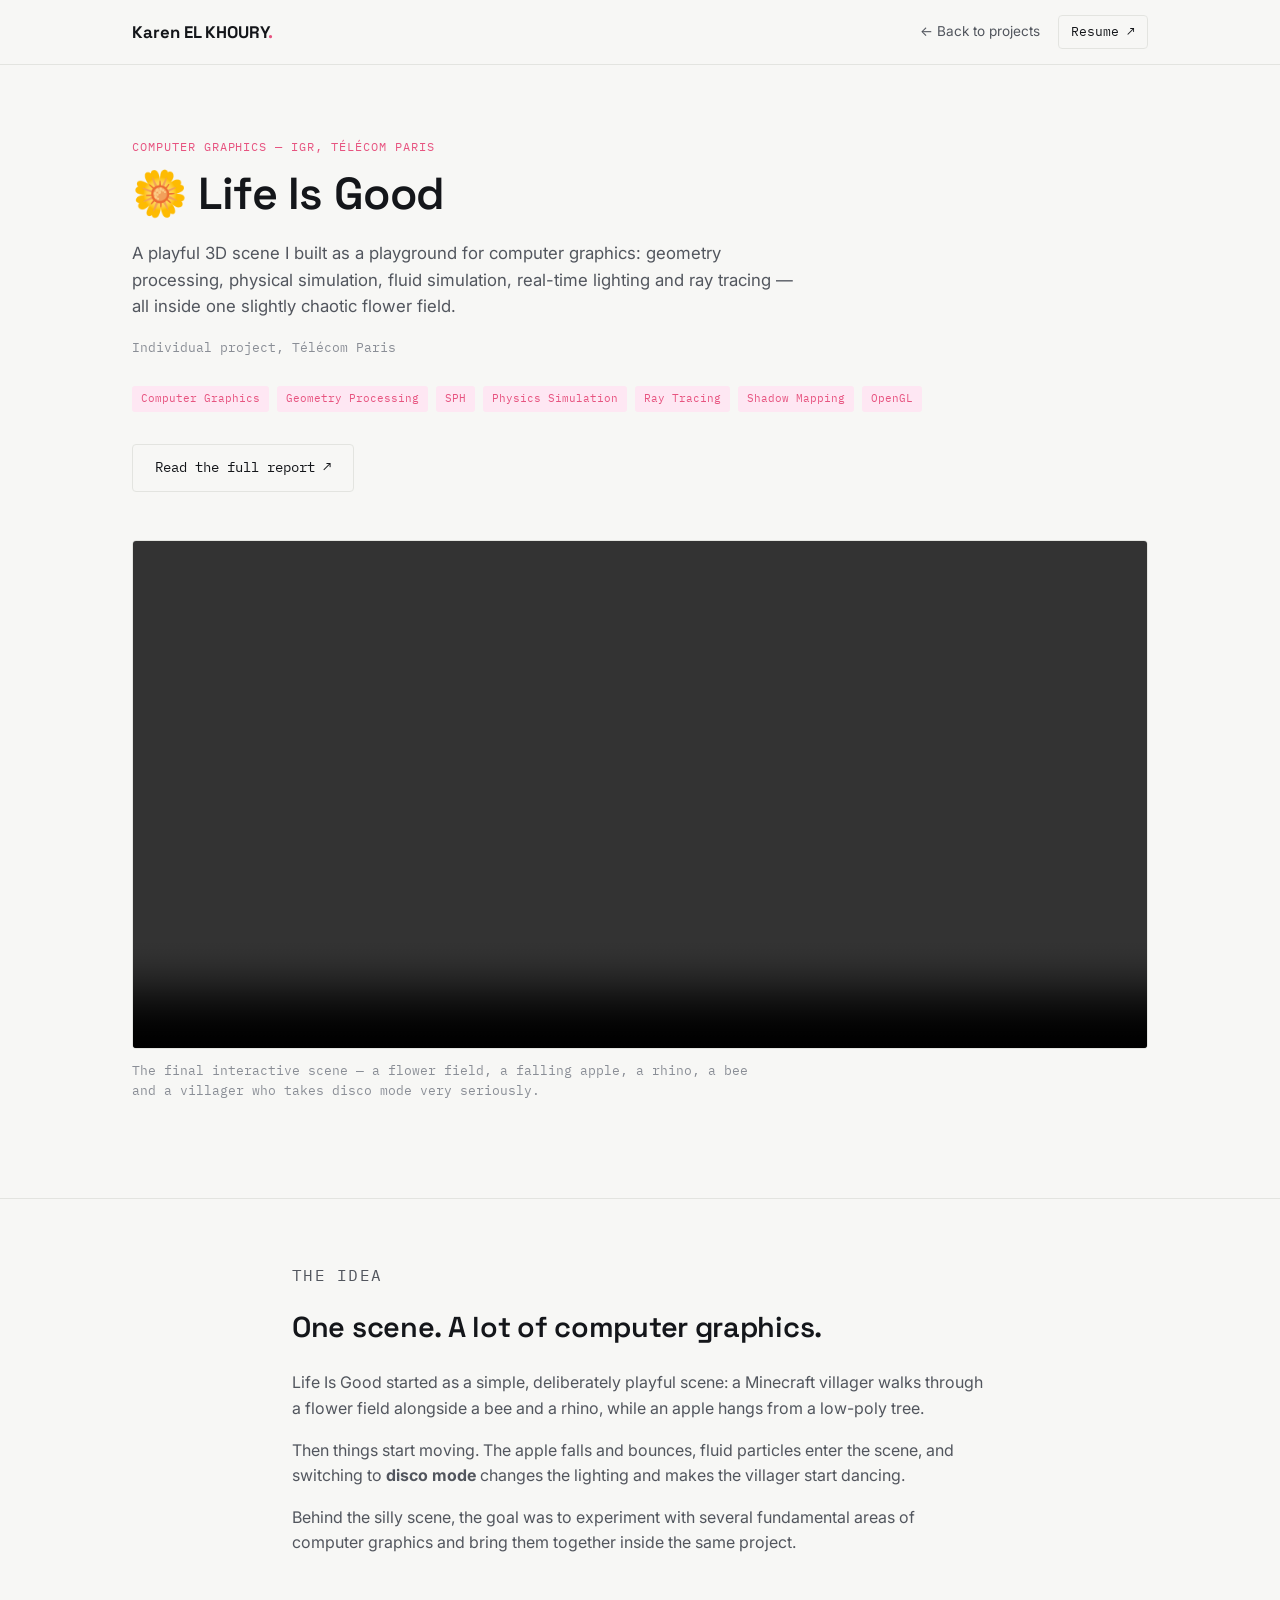
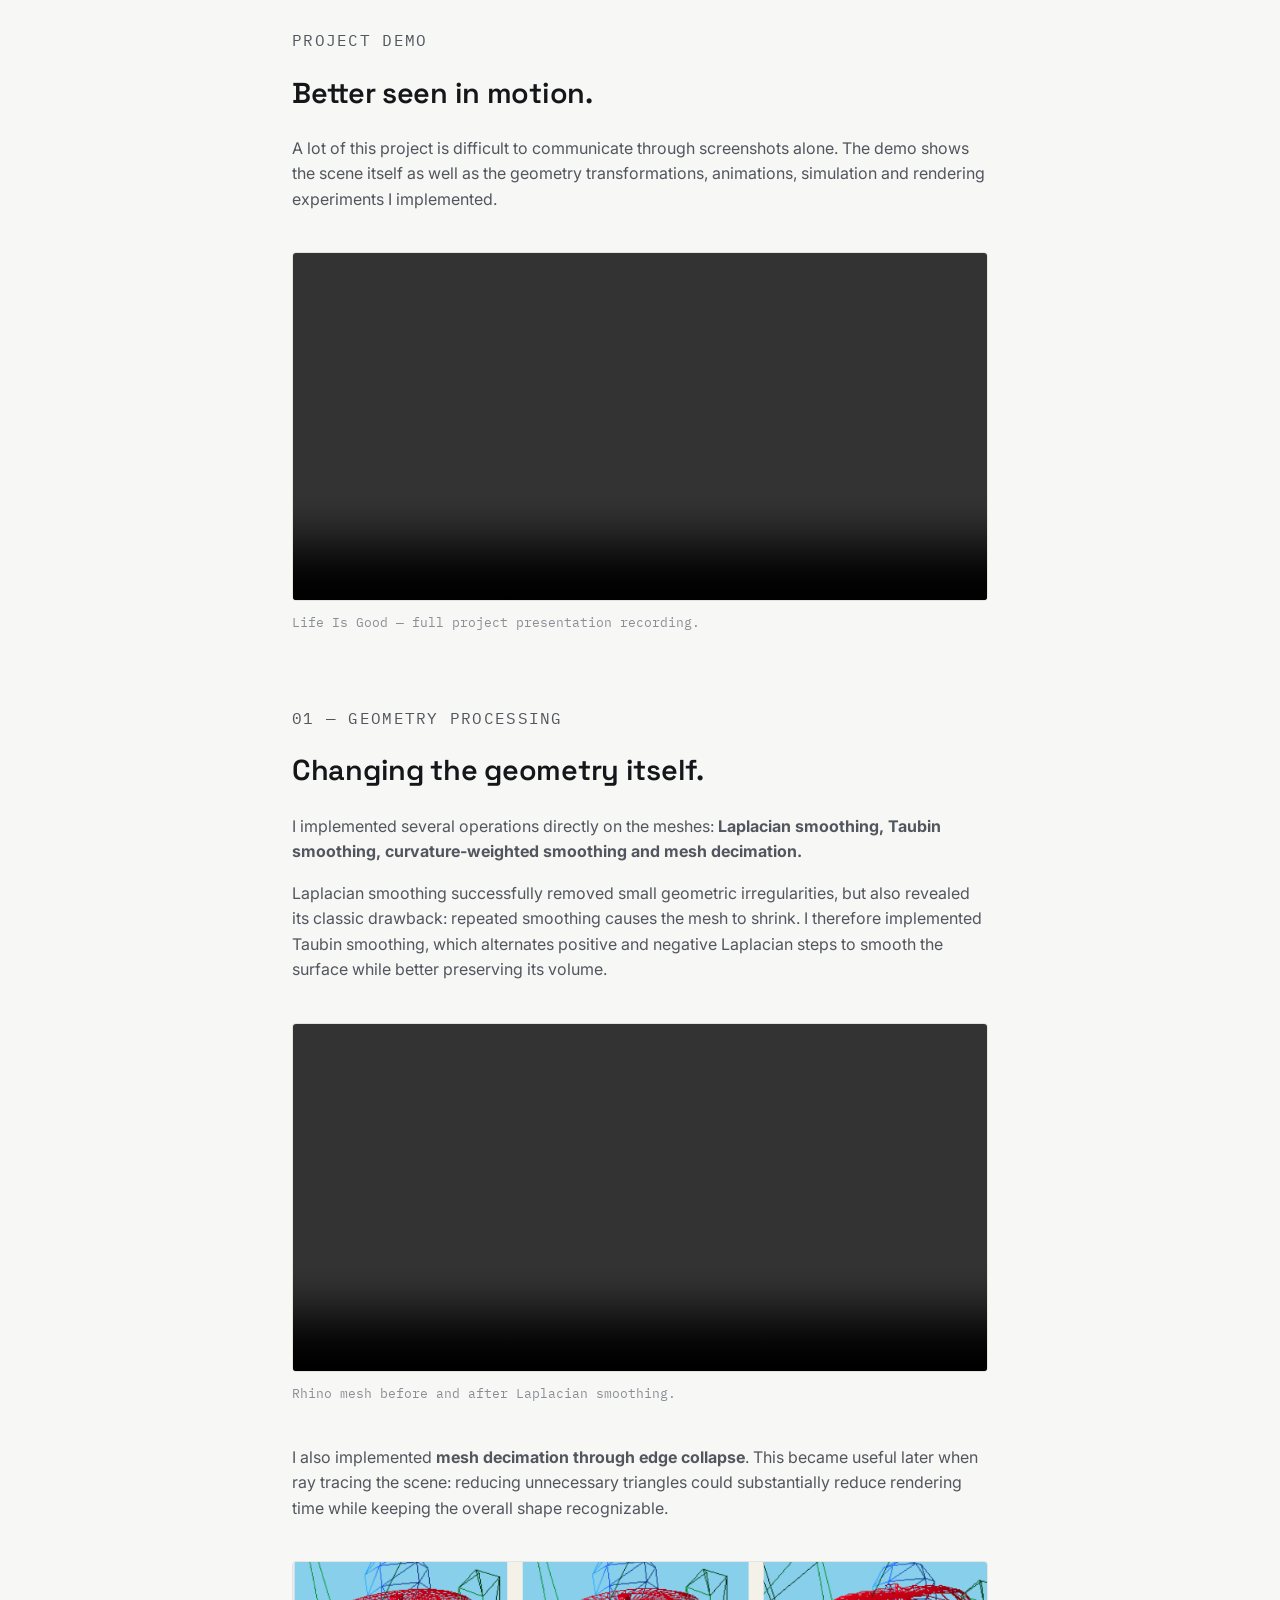
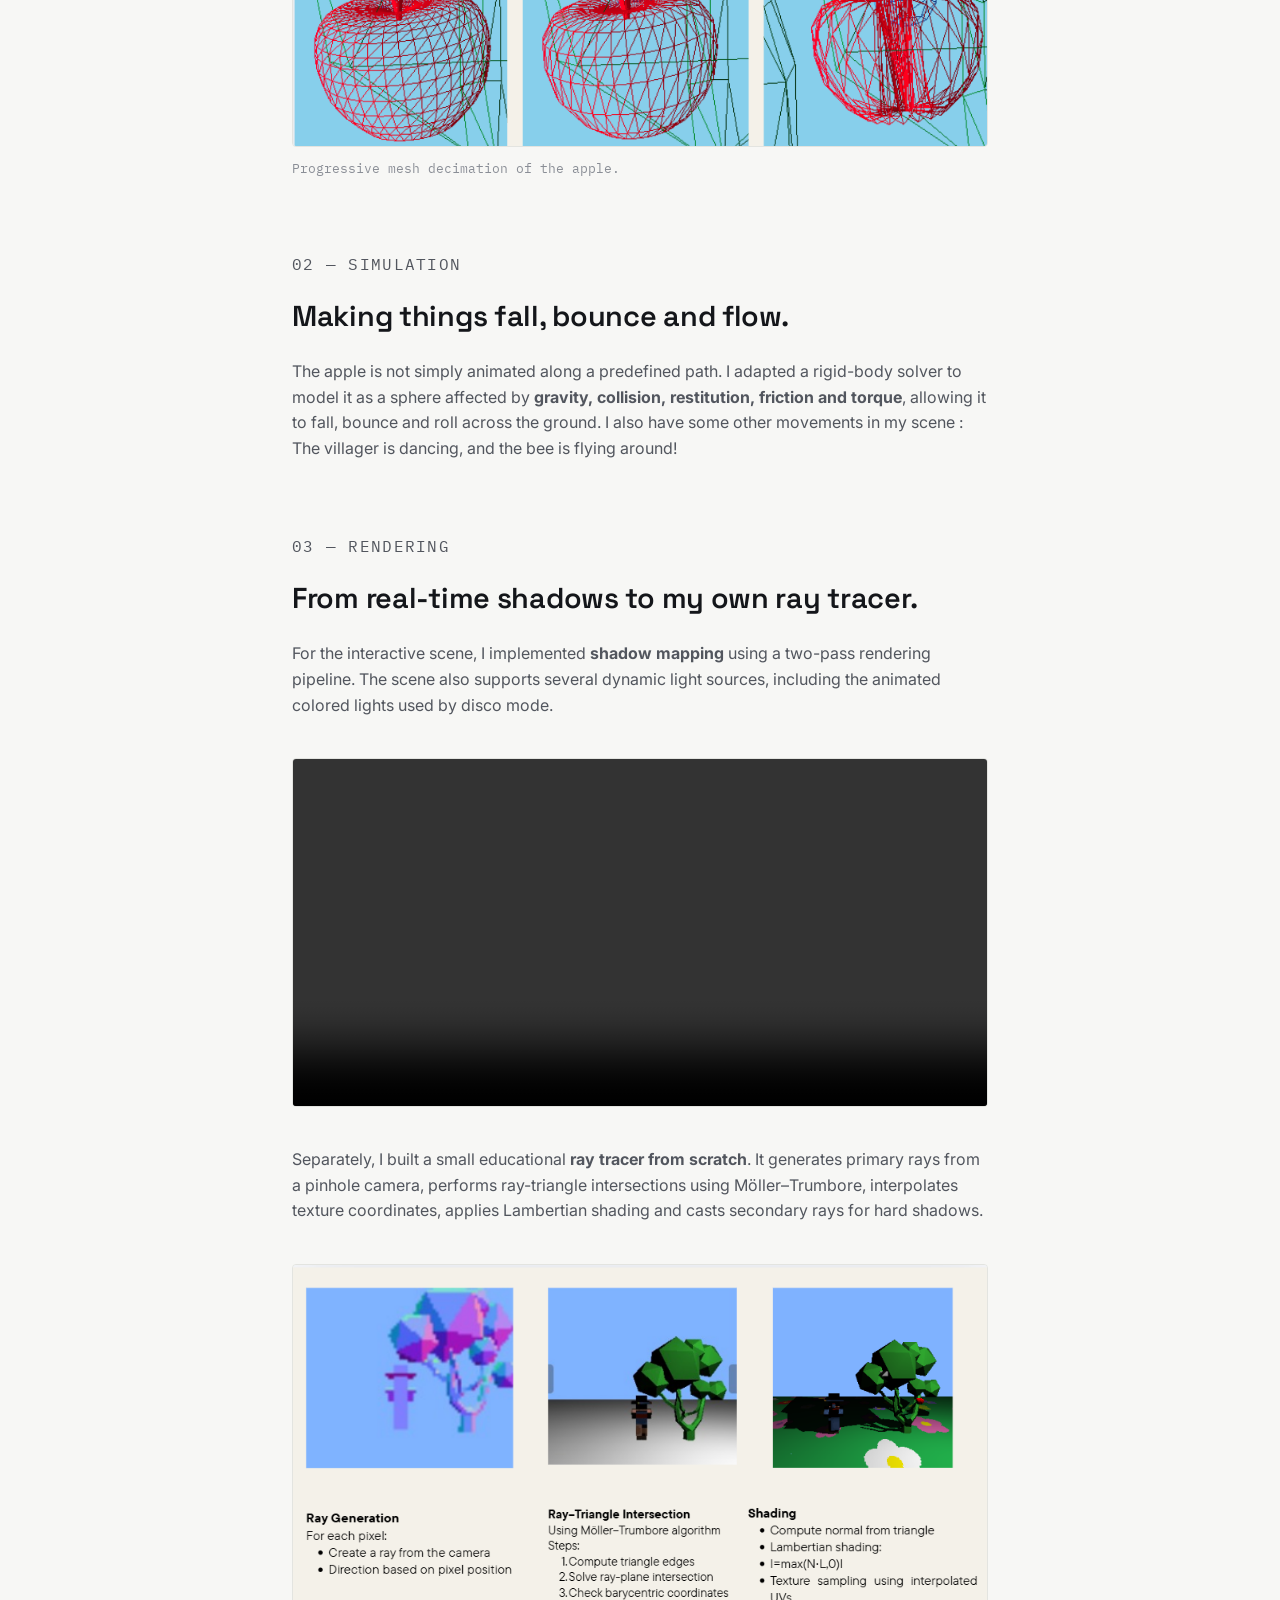
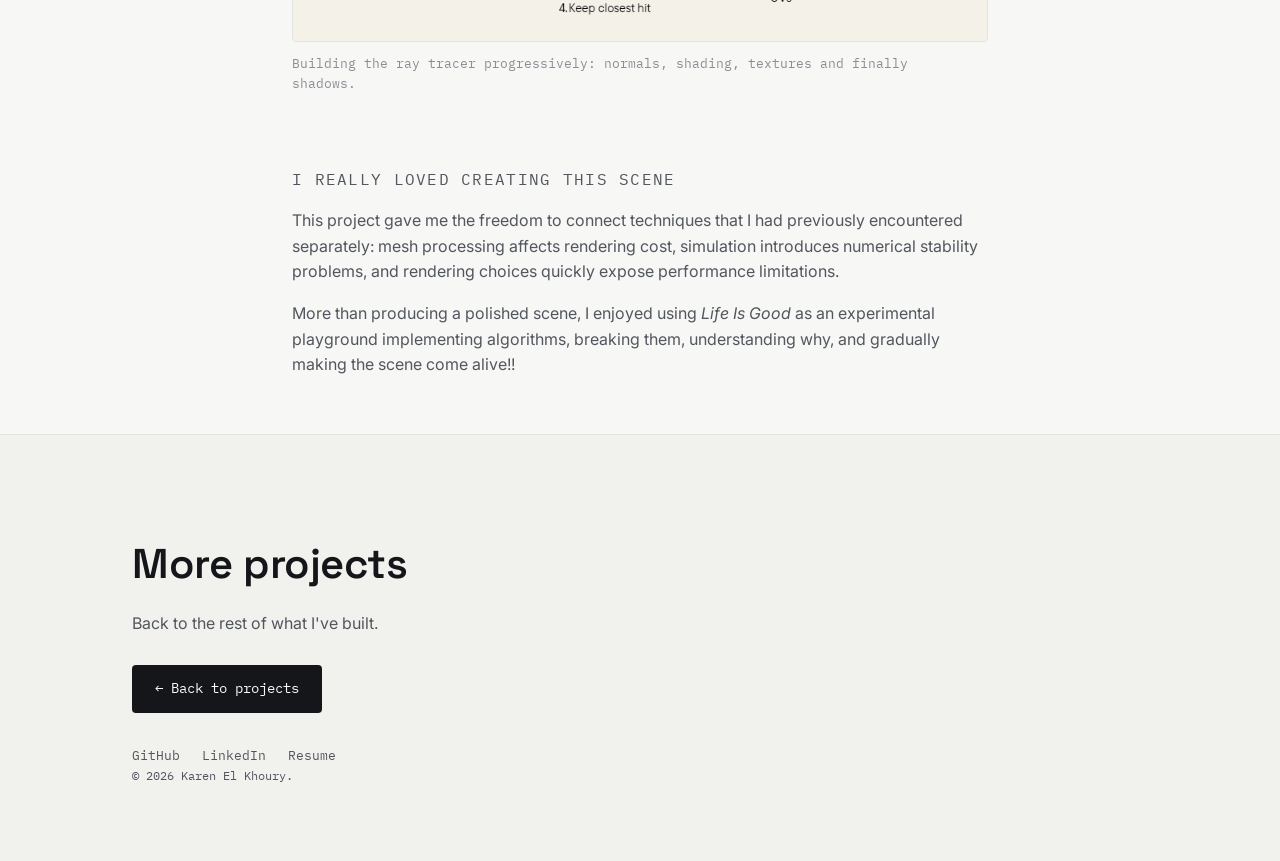
==== projects/lifeisgood.html @ 490871ad "Initial portfolio" ====
<!DOCTYPE html>
<html lang="en">
<head>
  <meta charset="UTF-8">
  <meta name="viewport" content="width=device-width, initial-scale=1.0">

  <title>Life Is Good</title>

  <meta
    name="description"
    content="Life Is Good a computer graphics project exploring geometry processing, physical simulation and rendering."
  >

  <link rel="preconnect" href="https://fonts.googleapis.com">
  <link rel="preconnect" href="https://fonts.gstatic.com" crossorigin>

  <link
    href="https://fonts.googleapis.com/css2?family=Space+Grotesk:wght@500;600;700&family=Inter:wght@400;500;600&family=IBM+Plex+Mono:wght@400;500&family=Fraunces:ital,opsz,wght@0,9..144,400;0,9..144,500;1,9..144,400&display=swap"
    rel="stylesheet"
  >

  <link rel="stylesheet" href="../css/style.css">
</head>

<body>


<!-- ================= NAV ================= -->
<header class="site-nav">

  <div class="nav-inner">

    <a href="../index.html#top" class="nav-mark">
      Karen EL KHOURY<span class="dot">.</span>
    </a>

    <nav class="nav-links" id="navLinks">

      <a href="../index.html#build">
        ← Back to projects
      </a>

      <a
        href="../assets/resume.pdf"
        class="nav-resume"
        target="_blank"
        rel="noopener"
      >
        Resume ↗
      </a>

    </nav>

    <button
      class="nav-toggle"
      id="navToggle"
      aria-label="Toggle menu"
      aria-expanded="false"
    >
      <span></span>
      <span></span>
      <span></span>
    </button>

  </div>

</header>



<!-- ================= HERO ================= -->
<section class="proj-hero">

  <div class="section-inner">

    <p class="eyebrow">
      Computer Graphics — IGR, Télécom Paris
    </p>

    <h1 class="proj-title">
      🌼 Life Is Good
    </h1>

    <p class="proj-lede">
      A playful 3D scene I built as a playground for computer graphics:
      geometry processing, physical simulation, fluid simulation,
      real-time lighting and ray tracing — all inside one slightly
      chaotic flower field.
    </p>

    <p class="proj-team">
      Individual project, Télécom Paris
    </p>


   

    <ul class="tags proj-tags">
      <li>Computer Graphics</li>
      <li>Geometry Processing</li>
      <li>SPH</li>
      <li>Physics Simulation</li>
      <li>Ray Tracing</li>
      <li>Shadow Mapping</li>
      <li>OpenGL</li>
    </ul>

    <div class="proj-links">

  <a
    href="../assets/projects/LifeIsGood_ReportKarenELKHOURY.pdf"
    class="btn btn-ghost"
    target="_blank"
    rel="noopener"
  >
    Read the full report ↗
  </a>

</div>

  </div>


  <!-- HERO IMAGE -->
  <div class="section-inner proj-hero-media">

    

    <figure class="proj-figure">

      <div class="photo-frame">

       
          <video
            controls
            playsinline
            preload="metadata"
            style="width: 100%; display: block;"
          >

            <source
              src="../assets/img/projects/lifeisgood/recdemo.mp4"
              type="video/mp4"
            >

            Your browser does not support HTML video.

          </video>

      </div>

      <figcaption>
        The final interactive scene — a flower field, a falling apple,
        a rhino, a bee and a villager who takes disco mode very seriously.
      </figcaption>

    </figure>

  </div>

</section>



<!-- ================= CONTENT ================= -->
<article class="proj-content">

  <div class="section-inner proj-content-inner">


    <!-- ================= PROJECT IDEA ================= -->
    <section class="proj-section">

      <p class="proj-kicker">The idea</p>

      <h2>
        One scene. A lot of computer graphics.
      </h2>

      <p>
        Life Is Good started as a simple, deliberately playful scene:
        a Minecraft villager walks through a flower field alongside a bee
        and a rhino, while an apple hangs from a low-poly tree.
      </p>

      <p>
        Then things start moving. The apple falls and bounces,
        fluid particles enter the scene, and switching to
        <strong>disco mode</strong> changes the lighting and makes
        the villager start dancing.
      </p>

      <p>
        Behind the silly scene, the goal was to experiment with several
        fundamental areas of computer graphics and bring them together
        inside the same project.
      </p>

    </section>



    <!-- ================= VIDEO ================= -->
    <section class="proj-section">

      <p class="proj-kicker">Project demo</p>

      <h2>
        Better seen in motion.
      </h2>

      <p>
        A lot of this project is difficult to communicate through
        screenshots alone. The demo shows the scene itself as well as
        the geometry transformations, animations, simulation and
        rendering experiments I implemented.
      </p>


      <figure class="proj-figure">

        <div class="photo-frame">

          <video
            controls
            playsinline
            preload="metadata"
            style="width: 100%; display: block;"
          >

            <source
              src="../assets/img/projects/lifeisgood/PresentationKarenELKHOURY.mp4"
              type="video/mp4"
            >

            Your browser does not support HTML video.

          </video>

        </div>

        <figcaption>
          Life Is Good — full project presentation recording.
        </figcaption>

      </figure>

    </section>



    <!-- ================= GEOMETRY ================= -->
    <section class="proj-section">

      <p class="proj-kicker">01 — Geometry Processing</p>

      <h2>
        Changing the geometry itself.
      </h2>

      <p>
        I implemented several operations directly on the meshes:
        <strong>Laplacian smoothing, Taubin smoothing,
        curvature-weighted smoothing and mesh decimation.</strong>
      </p>

      <p>
        Laplacian smoothing successfully removed small geometric
        irregularities, but also revealed its classic drawback:
        repeated smoothing causes the mesh to shrink. I therefore
        implemented Taubin smoothing, which alternates positive and
        negative Laplacian steps to smooth the surface while better
        preserving its volume.
      </p>


      <figure class="proj-figure">

        <div class="photo-frame">

          <video
            controls
            playsinline
            preload="metadata"
            style="width: 100%; display: block;"
          >

            <source
            src="../assets/img/projects/lifeisgood/laplacian.mp4"
              type="video/mp4"
            >

            Your browser does not support HTML video.

          </video>

        </div>

        <figcaption>
          Rhino mesh before and after Laplacian smoothing.
        </figcaption>

      </figure>


      <p>
        I also implemented <strong>mesh decimation through edge collapse</strong>.
        This became useful later when ray tracing the scene:
        reducing unnecessary triangles could substantially reduce
        rendering time while keeping the overall shape recognizable.
      </p>


      <figure class="proj-figure">

        <div class="photo-frame">

          <img
            src="../assets/img/projects/lifeisgood/apple.png"
            alt="Apple mesh at different levels of mesh decimation"
          >

        </div>

        <figcaption>
          Progressive mesh decimation of the apple.
        </figcaption>

      </figure>

    </section>



    <!-- ================= SIMULATION ================= -->
    <section class="proj-section">

      <p class="proj-kicker">02 — Simulation</p>

      <h2>
        Making things fall, bounce and flow.
      </h2>

      <p>
        The apple is not simply animated along a predefined path.
        I adapted a rigid-body solver to model it as a sphere affected
        by <strong>gravity, collision, restitution, friction and torque</strong>,
        allowing it to fall, bounce and roll across the ground.

        I also have some other movements in my scene : The villager is dancing, and the bee is flying around!
      </p>


    </section>



    <!-- ================= RENDERING ================= -->
    <section class="proj-section">

      <p class="proj-kicker">03 — Rendering</p>

      <h2>
        From real-time shadows to my own ray tracer.
      </h2>

      <p>
        For the interactive scene, I implemented
        <strong>shadow mapping</strong> using a two-pass rendering
        pipeline. The scene also supports several dynamic light sources,
        including the animated colored lights used by disco mode.
      </p>


      <figure class="proj-figure">

        <div class="photo-frame">
            <video
            controls
            playsinline
            preload="metadata"
            style="width: 100%; display: block;"
          >

            <source
              src="../assets/img/projects/lifeisgood/shadow.mp4"
              type="video/mp4"
            >

            Your browser does not support HTML video.

          </video>


        </div>

      </figure>


      <p>
        Separately, I built a small educational
        <strong>ray tracer from scratch</strong>.
        It generates primary rays from a pinhole camera, performs
        ray-triangle intersections using Möller–Trumbore, interpolates
        texture coordinates, applies Lambertian shading and casts
        secondary rays for hard shadows.
      </p>


      <figure class="proj-figure">

        <div class="photo-frame">

          <img
            src="../assets/img/projects/lifeisgood/raytracing.png"
            alt="Evolution of the ray tracing implementation"
          >

        </div>

        <figcaption>
          Building the ray tracer progressively: normals, shading,
          textures and finally shadows.
        </figcaption>

      </figure>

    </section>



    <!-- ================= TAKEAWAY ================= -->
    <section class="proj-section">

      <p class="proj-kicker">I really loved creating this scene</p>

      <p>
        This project gave me the freedom to connect techniques that I had
        previously encountered separately: mesh processing affects rendering
        cost, simulation introduces numerical stability problems, and
        rendering choices quickly expose performance limitations.
      </p>

      <p>
        More than producing a polished scene, I enjoyed using
        <em>Life Is Good</em> as an experimental playground 
        implementing algorithms, breaking them, understanding why,
        and gradually making the scene come alive!!
      </p>

    </section>


  </div>

</article>



<!-- ================= FOOTER ================= -->
<footer class="footer">

  <div class="footer-inner">

    <h2>More projects</h2>

    <p>
      Back to the rest of what I've built.
    </p>

    <a
      href="../index.html#build"
      class="btn btn-primary"
    >
      ← Back to projects
    </a>


    <div class="footer-links">

      <a
        href="https://github.com/KarenKhou"
        target="_blank"
        rel="noopener"
      >
        GitHub
      </a>

      <a
        href="https://www.linkedin.com/in/karen-kh2003"
        target="_blank"
        rel="noopener"
      >
        LinkedIn
      </a>

      <a
        href="../assets/resume.pdf"
        target="_blank"
        rel="noopener"
      >
        Resume
      </a>

    </div>


    <p class="footer-copy">
      © <span id="year"></span> Karen El Khoury.
    </p>

  </div>

</footer>


<script src="../js/main.js"></script>

</body>
</html>
---- css/style.css ----
/* =========================================================
   TOKENS
========================================================= */
:root{
  --bg:        #F7F7F5;
  --bg-alt:    #F1F1EE;
  --surface:   #FFFFFF;
  --ink:       #14161A;
  --ink-soft:  #52565E;
  --ink-faint: #8A8E96;
  --line:      #E3E4E0;
  --accent:    #E75480;
  --accent-soft: rgb(254, 231, 243);

  --font-display: 'Space Grotesk', 'Helvetica Neue', Arial, sans-serif;
  --font-body: 'Inter', 'Helvetica Neue', Arial, sans-serif;
  --font-mono: 'IBM Plex Mono', 'SFMono-Regular', Menlo, monospace;
  --font-serif: 'Fraunces', Georgia, serif;

  --max-w: 1080px;
  --radius: 4px;
}

*, *::before, *::after{ box-sizing: border-box; }

html{ scroll-behavior: smooth; }

@media (prefers-reduced-motion: reduce){
  html{ scroll-behavior: auto; }
  *{ animation-duration: 0.001ms !important; animation-iteration-count: 1 !important; transition-duration: 0.001ms !important; }
}

body{
  margin: 0;
  background: var(--bg);
  color: var(--ink);
  font-family: var(--font-body);
  font-size: 16px;
  line-height: 1.6;
  -webkit-font-smoothing: antialiased;
}

h1, h2, h3{
  font-family: var(--font-display);
  color: var(--ink);
  margin: 0;
  letter-spacing: -0.01em;
}

a{ color: inherit; text-decoration: none; }

.eyebrow{
  font-family: var(--font-mono);
  font-size: 0.75rem;
  letter-spacing: 0.08em;
  text-transform: uppercase;
  color: var(--accent);
  margin: 0 0 0.75rem;
}

.section-inner, .nav-inner, .hero-inner, .footer-inner{
  max-width: var(--max-w);
  margin: 0 auto;
  padding: 0 32px;
}

/* =========================================================
   NAV
========================================================= */
.site-nav{
  position: sticky;
  top: 0;
  z-index: 50;
  background: rgba(247,247,245,0.85);
  backdrop-filter: blur(8px);
  border-bottom: 1px solid var(--line);
}

.nav-inner{
  display: flex;
  align-items: center;
  justify-content: space-between;
  height: 64px;
}

.nav-mark{
  font-family: var(--font-display);
  font-weight: 700;
  font-size: 1.05rem;
}
.nav-mark .dot{ color: var(--accent); }

.nav-links{
  display: flex;
  align-items: center;
  gap: 18px;
  font-size: 0.85rem;
  white-space: nowrap;
}

.nav-links a{
  color: var(--ink-soft);
  transition: color 0.15s ease;
}
.nav-links a:hover{ color: var(--ink); }

.nav-resume{
  font-family: var(--font-mono);
  font-size: 0.8rem;
  border: 1px solid var(--line);
  padding: 6px 12px;
  border-radius: var(--radius);
  color: var(--ink) !important;
}
.nav-resume:hover{ border-color: var(--accent); color: var(--accent) !important; }

.nav-toggle{
  display: none;
  flex-direction: column;
  justify-content: center;
  gap: 5px;
  width: 32px;
  height: 32px;
  background: none;
  border: none;
  cursor: pointer;
}
.nav-toggle span{
  display: block;
  height: 2px;
  background: var(--ink);
  border-radius: 2px;
}

/* =========================================================
   HERO
========================================================= */
.hero{
  position: relative;
  overflow: hidden;
  padding: 120px 0 96px;
  border-bottom: 1px solid var(--line);
}

.mesh-canvas{
  position: absolute;
  inset: 0;
  width: 100%;
  height: 100%;
  opacity: 0.55;
}

.hero-inner{
  position: relative;
  z-index: 1;
}

.hero-title{
  font-size: clamp(1.8rem, 3.6vw, 2.6rem);
  font-weight: 600;
  line-height: 1.18;
  max-width: 780px;
}

.hero-sub{
  margin-top: 24px;
  max-width: 560px;
  color: var(--ink-soft);
  font-size: 1.05rem;
}

.hero-actions{
  margin-top: 36px;
  display: flex;
  gap: 14px;
  flex-wrap: wrap;
}

.btn{
  display: inline-flex;
  align-items: center;
  padding: 12px 22px;
  border-radius: var(--radius);
  font-family: var(--font-mono);
  font-size: 0.85rem;
  border: 1px solid transparent;
  transition: all 0.15s ease;
}
.btn-primary{
  background: var(--ink);
  color: var(--bg);
}
.btn-primary:hover{ background: var(--accent); }
.btn-ghost{
  border-color: var(--line);
  color: var(--ink);
}
.btn-ghost:hover{ border-color: var(--accent); color: var(--accent); }

.hero-links{
  margin-top: 44px;
  display: flex;
  gap: 22px;
  font-family: var(--font-mono);
  font-size: 0.82rem;
  color: var(--ink-soft);
}
.hero-links a:hover{ color: var(--accent); }

/* =========================================================
   A LITTLE ABOUT ME
========================================================= */
.about-section{ padding: 88px 0 96px; }

.hero-grid{
  display: grid;
  grid-template-columns: 1.6fr 0.4fr;
  gap: 48px;
  align-items: center;
}

.hero-photo{
  align-self: center;
  max-width: 220px;
  justify-self: end;
}

.about-inner{
  display: grid;
  grid-template-columns: 1.1fr 0.9fr;
  gap: 56px;
  align-items: center;
}

.about-quote{
  font-family: var(--font-serif);
  font-style: italic;
  font-weight: 400;
  font-size: clamp(1.4rem, 2.6vw, 1.9rem);
  line-height: 1.4;
  color: var(--ink);
  margin: 0 0 24px;
  max-width: 480px;
}

.about-body{
  color: var(--ink-soft);
  font-size: 1rem;
  max-width: 480px;
}

.photo-frame{
  border-radius: var(--radius);
  overflow: hidden;
  border: 1px solid var(--line);
}

.photo-frame img{
  display: block;
  width: 100%;
  height: 100%;
  object-fit: cover;
}

.photo-placeholder{
  aspect-ratio: 4 / 5;
  background:
    repeating-linear-gradient(135deg, var(--bg-alt) 0 12px, var(--surface) 12px 24px);
  display: flex;
  align-items: center;
  justify-content: center;
  color: var(--ink-faint);
  font-family: var(--font-mono);
  font-size: 0.78rem;
  text-align: center;
  padding: 16px;
}

.about-photo figcaption{
  margin-top: 10px;
  font-family: var(--font-mono);
  font-size: 0.75rem;
  color: var(--ink-faint);
  text-align: center;
}

.inline-link{
  color: var(--accent);
  border-bottom: 1px solid var(--accent);
}

/* =========================================================
   OUTSIDE THE CLASSROOM
========================================================= */
.outside-grid{
  display: grid;
  grid-template-columns: repeat(4, 1fr);
  gap: 24px;
}

.outside-card h3{
  font-size: 1.05rem;
  font-weight: 600;
  margin: 18px 0 8px;
}

.outside-card p{
  color: var(--ink-soft);
  font-size: 0.92rem;
  margin: 0;
}

.outside-photo{
  aspect-ratio: 1 / 1;
  font-size: 1.8rem;
}

/* =========================================================
   SECTIONS (shared)
========================================================= */
.section{ padding: 96px 0; }
.section-alt{ background: var(--bg-alt); }

.section-head{
  margin-bottom: 48px;
  max-width: 560px;
}
.section-head h2{
  font-size: clamp(1.6rem, 3vw, 2.1rem);
  font-weight: 600;
}

.section-lede{
  margin-top: 14px;
  color: var(--ink-soft);
  font-size: 1rem;
}

.other-groups--spaced{ margin-top: 64px; }

/* =========================================================
   PROJECT CARDS
========================================================= */
.project-grid{
  display: grid;
  grid-template-columns: repeat(auto-fit, minmax(260px, 1fr));
  gap: 22px;
}

.card{
  background: var(--surface);
  border: 1px solid var(--line);
  border-radius: var(--radius);
  padding: 0;
  overflow: hidden;
  display: flex;
  flex-direction: column;
  transition: border-color 0.15s ease, transform 0.15s ease;
}
.card:hover{
  border-color: var(--accent);
  transform: translateY(-2px);
}

/* Project photo, full-bleed at the top of the card */
.card-media{
  aspect-ratio: 2 / 1;
  font-size: 0.72rem;
  overflow: hidden;
}

.card-media img{
  display: block;
  width: 100%;
  height: 100%;
  object-fit: cover;
}

.card-body{
  padding: 18px 20px 22px;
  display: flex;
  flex-direction: column;
  flex: 1;
}

.card-title{
  font-size: 1.02rem;
  font-weight: 600;
  margin-bottom: 8px;
}

.card-desc{
  color: var(--ink-soft);
  font-size: 0.87rem;
  margin: 0 0 14px;
  flex: 1;
}

.show-more-wrap{
  text-align: center;
  margin-top: 40px;
}

.card-more{ display: none; }

.card-cat{
  font-family: var(--font-mono);
  font-size: 0.72rem;
  text-transform: uppercase;
  letter-spacing: 0.06em;
  color: var(--ink-faint);
  margin: 0 0 10px;
}

.tags{
  list-style: none;
  display: flex;
  flex-wrap: wrap;
  gap: 8px;
  padding: 0;
  margin: 0 0 20px;
}
.tags li{
  font-family: var(--font-mono);
  font-size: 0.7rem;
  background: var(--accent-soft);
  color: var(--accent);
  padding: 4px 9px;
  border-radius: 3px;
}

.card-link{
  font-family: var(--font-mono);
  font-size: 0.85rem;
  color: var(--ink);
  align-self: flex-start;
  border-bottom: 1px solid var(--ink);
}
.card-link:hover{ color: var(--accent); border-color: var(--accent); }

/* =========================================================
   OTHER PROJECTS
========================================================= */
.other-groups{
  display: grid;
  grid-template-columns: repeat(auto-fit, minmax(220px, 1fr));
  gap: 40px;
}

.other-group-title{
  font-family: var(--font-mono);
  font-size: 0.78rem;
  text-transform: uppercase;
  letter-spacing: 0.06em;
  color: var(--ink-faint);
  margin: 0 0 16px;
  font-weight: 500;
}

.other-list{
  list-style: none;
  margin: 0;
  padding: 0;
  border-top: 1px solid var(--line);
}

.other-list li{
  display: flex;
  align-items: center;
  justify-content: space-between;
  gap: 12px;
  padding: 14px 0;
  border-bottom: 1px solid var(--line);
}

.other-row{
  display: flex;
  flex-direction: column;
  gap: 3px;
}

.other-name{
  font-weight: 500;
  font-size: 0.95rem;
}

.other-tags{
  font-family: var(--font-mono);
  font-size: 0.72rem;
  color: var(--ink-faint);
}

.other-list a{
  font-family: var(--font-mono);
  color: var(--ink-faint);
  flex-shrink: 0;
}
.other-list a:hover{ color: var(--accent); }

/* =========================================================
   CARE / TRAVEL CARDS  (What I Care About, Where I've Been)
========================================================= */
.care-grid{
  display: grid;
  grid-template-columns: repeat(2, 1fr);
  gap: 24px;
}

.care-card{
  background: var(--surface);
  border: 1px solid var(--line);
  border-radius: var(--radius);
  padding: 28px;
}

.care-org{
  font-family: var(--font-mono);
  font-size: 0.72rem;
  text-transform: uppercase;
  letter-spacing: 0.06em;
  color: var(--ink-faint);
  margin: 0 0 10px;
}

.care-card h3{
  font-size: 1.1rem;
  font-weight: 600;
  margin-bottom: 6px;
}

.care-when{
  font-family: var(--font-mono);
  font-size: 0.78rem;
  color: var(--accent);
  margin: 0 0 14px;
}

.care-desc{
  color: var(--ink-soft);
  font-size: 0.94rem;
  margin: 0;
}

.travel-block{ margin-top: 48px; }

.travel-title{
  font-family: var(--font-mono);
  font-size: 0.78rem;
  text-transform: uppercase;
  letter-spacing: 0.06em;
  color: var(--ink-faint);
  font-weight: 500;
  margin: 0 0 16px;
}

.travel-chips{
  list-style: none;
  display: flex;
  flex-wrap: wrap;
  gap: 10px;
  padding: 0;
  margin: 0;
}

.travel-chips li{
  font-family: var(--font-mono);
  font-size: 0.85rem;
  background: var(--surface);
  border: 1px solid var(--line);
  padding: 8px 16px;
  border-radius: 999px;
  color: var(--ink-soft);
}

/* =========================================================
   TRAVEL GALLERY
========================================================= */
.gallery-block{ margin-top: 56px; }

.gallery-lede{
  color: var(--ink-soft);
  font-size: 0.92rem;
  margin: 0 0 24px;
  max-width: 520px;
}

/* Pinterest-style masonry via CSS columns — no JS required.
   Add more <figure class="gallery-item ..."> blocks any time; the
   grid reflows to fit them. */
.gallery-grid{
  column-count: 3;
  column-gap: 16px;
}

.gallery-item{
  margin: 0 0 16px;
  break-inside: avoid;
}

.gallery-item .photo-frame{
  aspect-ratio: auto;
  height: auto;
  padding: 0;
}

.gallery-item .photo-placeholder{
  display: flex;
}

.gallery-item.tile-square .photo-frame{ aspect-ratio: 1 / 1; }
.gallery-item.tile-tall .photo-frame{ aspect-ratio: 3 / 4; }
.gallery-item.tile-wide .photo-frame{ aspect-ratio: 4 / 3; }

/* =========================================================
   TIMELINE
========================================================= */
.timeline{
  list-style: none;
  margin: 0;
  padding: 0;
  border-left: 1px solid var(--line);
  max-width: 640px;
}

.timeline-item{
  position: relative;
  padding: 0 0 40px 32px;
}
.timeline-item:last-child{ padding-bottom: 0; }

.timeline-item::before{
  content: "";
  position: absolute;
  left: -5px;
  top: 4px;
  width: 9px;
  height: 9px;
  border-radius: 50%;
  background: var(--accent);
}

.timeline-year{
  font-family: var(--font-mono);
  font-size: 0.78rem;
  color: var(--accent);
  display: block;
  margin-bottom: 6px;
}

.timeline-body h3{
  font-size: 1.05rem;
  font-weight: 600;
  margin-bottom: 6px;
}
.timeline-body p{
  color: var(--ink-soft);
  font-size: 0.92rem;
  margin: 0;
  max-width: 480px;
}

/* =========================================================
   FOOTER
========================================================= */
.footer{
  border-top: 1px solid var(--line);
  padding: 96px 0 48px;
  background: var(--bg-alt);
}

.footer-inner{ text-align: left; }

.footer h2{
  font-size: clamp(1.8rem, 4vw, 2.6rem);
  font-weight: 600;
  margin-bottom: 14px;
}

.footer p{
  color: var(--ink-soft);
  max-width: 480px;
  margin: 0 0 28px;
}

.footer-links{
  margin-top: 32px;
  display: flex;
  gap: 22px;
  font-family: var(--font-mono);
  font-size: 0.82rem;
  color: var(--ink-soft);
}
.footer-links a:hover{ color: var(--accent); }

.footer-copy{
  margin-top: 56px;
  font-family: var(--font-mono);
  font-size: 0.75rem;
  color: var(--ink-faint);
}

/* =========================================================
   RESPONSIVE
========================================================= */
@media (max-width: 860px){
  .project-grid{ grid-template-columns: 1fr; }
  .other-groups{ grid-template-columns: 1fr; gap: 32px; }
  .care-grid{ grid-template-columns: 1fr; }
  .hero-grid{ grid-template-columns: 1fr; gap: 40px; }
  .about-inner{ grid-template-columns: 1fr; }
  .about-photo{ max-width: 340px; }
  .hero-photo{ max-width: 200px; margin: 0 auto; }
  .outside-grid{ grid-template-columns: repeat(2, 1fr); }
  .gallery-grid{ column-count: 2; }
}

@media (max-width: 1000px){
  .nav-links{
    position: absolute;
    top: 64px;
    left: 0;
    right: 0;
    background: var(--bg);
    border-bottom: 1px solid var(--line);
    flex-direction: column;
    align-items: flex-start;
    padding: 20px 32px 28px;
    gap: 16px;
    display: none;
  }
  .nav-links.open{ display: flex; }
  .nav-toggle{ display: flex; }
}

@media (max-width: 720px){
  .hero{ padding: 88px 0 64px; }
  .section{ padding: 64px 0; }
  .gallery-grid{ column-count: 1; }
}

/* Focus visibility */
a:focus-visible, button:focus-visible{
  outline: 2px solid var(--accent);
  outline-offset: 2px;
}

/* =========================================================
   PROJECT DETAIL PAGE
========================================================= */
.proj-hero{
  padding: 72px 0 0;
  border-bottom: 1px solid var(--line);
}

.proj-title{
  font-size: clamp(1.9rem, 4.4vw, 2.8rem);
  font-weight: 600;
  line-height: 1.15;
  max-width: 780px;
}

.proj-lede{
  margin-top: 20px;
  max-width: 680px;
  color: var(--ink-soft);
  font-size: 1.05rem;
}

.proj-stats{
  display: flex;
  flex-wrap: wrap;
  gap: 36px;
  margin-top: 40px;
  padding-top: 28px;
  border-top: 1px solid var(--line);
}

.proj-stat{
  display: flex;
  flex-direction: column;
  gap: 4px;
}

.proj-stat-num{
  font-family: var(--font-display);
  font-size: 1.6rem;
  font-weight: 700;
  color: var(--accent);
}

.proj-stat-label{
  font-family: var(--font-mono);
  font-size: 0.72rem;
  color: var(--ink-faint);
  text-transform: uppercase;
  letter-spacing: 0.04em;
}

.proj-tags{ margin: 28px 0 0; }

.proj-links{
  display: flex;
  flex-wrap: wrap;
  gap: 14px;
  margin: 32px 0 48px;
}

.proj-hero-media{ padding-bottom: 56px; }

/* =========================================================
   PROJECT FIGURES
========================================================= */
.proj-figure{ margin: 40px 0; }

.proj-figure .photo-frame{
  border-radius: var(--radius);
}

.proj-figure img{
  display: block;
  width: 100%;
  height: auto;
}

.proj-figure figcaption{
  margin-top: 12px;
  font-family: var(--font-mono);
  font-size: 0.8rem;
  color: var(--ink-faint);
  max-width: 640px;
}

.proj-figure--narrow{
  max-width: 560px;
}

/* =========================================================
   PROJECT CONTENT
========================================================= */
.proj-content{ padding: 64px 0 40px; }

.proj-content-inner{ max-width: 760px; }

.proj-section{ margin-bottom: 72px; }
.proj-section:last-child{ margin-bottom: 0; }

.proj-kicker{
  font-family: var(--font-mono);
  font-size: 0.75rem;
  letter-spacing: 0.08em;
  text-transform: uppercase;
  color: var(--accent);
  margin: 0 0 0.6rem;
}

.proj-section h2{
  font-size: clamp(1.4rem, 2.6vw, 1.8rem);
  font-weight: 600;
  margin-bottom: 20px;
}

.proj-h3{
  font-size: 1.1rem;
  font-weight: 600;
  margin: 32px 0 14px;
}

.proj-section p{
  color: var(--ink-soft);
  font-size: 1rem;
  margin: 0 0 16px;
}

.proj-list, .proj-steps{
  color: var(--ink-soft);
  font-size: 1rem;
  padding-left: 22px;
  margin: 0 0 16px;
}

.proj-list li, .proj-steps li{
  margin-bottom: 10px;
}

.proj-list strong, .proj-steps strong{ color: var(--ink); }

.proj-table-wrap{
  overflow-x: auto;
  margin: 24px 0;
  border: 1px solid var(--line);
  border-radius: var(--radius);
}

.proj-table{
  width: 100%;
  border-collapse: collapse;
  font-size: 0.9rem;
}

.proj-table th, .proj-table td{
  text-align: left;
  padding: 12px 16px;
  border-bottom: 1px solid var(--line);
}

.proj-table th{
  font-family: var(--font-mono);
  font-size: 0.72rem;
  text-transform: uppercase;
  letter-spacing: 0.05em;
  color: var(--ink-faint);
  background: var(--bg-alt);
}

.proj-table tr:last-child td{ border-bottom: none; }

.proj-table-best{
  color: var(--accent);
  font-weight: 600;
}

@media (max-width: 720px){
  .proj-hero{ padding-top: 56px; }
  .proj-stats{ gap: 24px; }
}

.proj-team{
  margin-top: 14px;
  font-family: var(--font-mono);
  font-size: 0.82rem;
  color: var(--ink-faint);
  max-width: 680px;
}

/* =========================================================
   FLORAL BORDER (decorative, right edge of the page)
========================================================= */
.floral-border{
  position: fixed;
  top: 0;
  right: 0;
  width: 70px;
  height: 100vh;
  background-image: url('../assets/img/floral-border.svg');
  background-repeat: repeat-y;
  background-position: top center;
  background-size: 70px 240px;
  pointer-events: none;
  z-index: 4;
}

/* Only show it where there's genuine whitespace beside the content */
@media (max-width: 1250px){
  .floral-border{ display: none; }
}

@media (prefers-reduced-motion: reduce){
  .floral-border{ opacity: 0.7; }
}
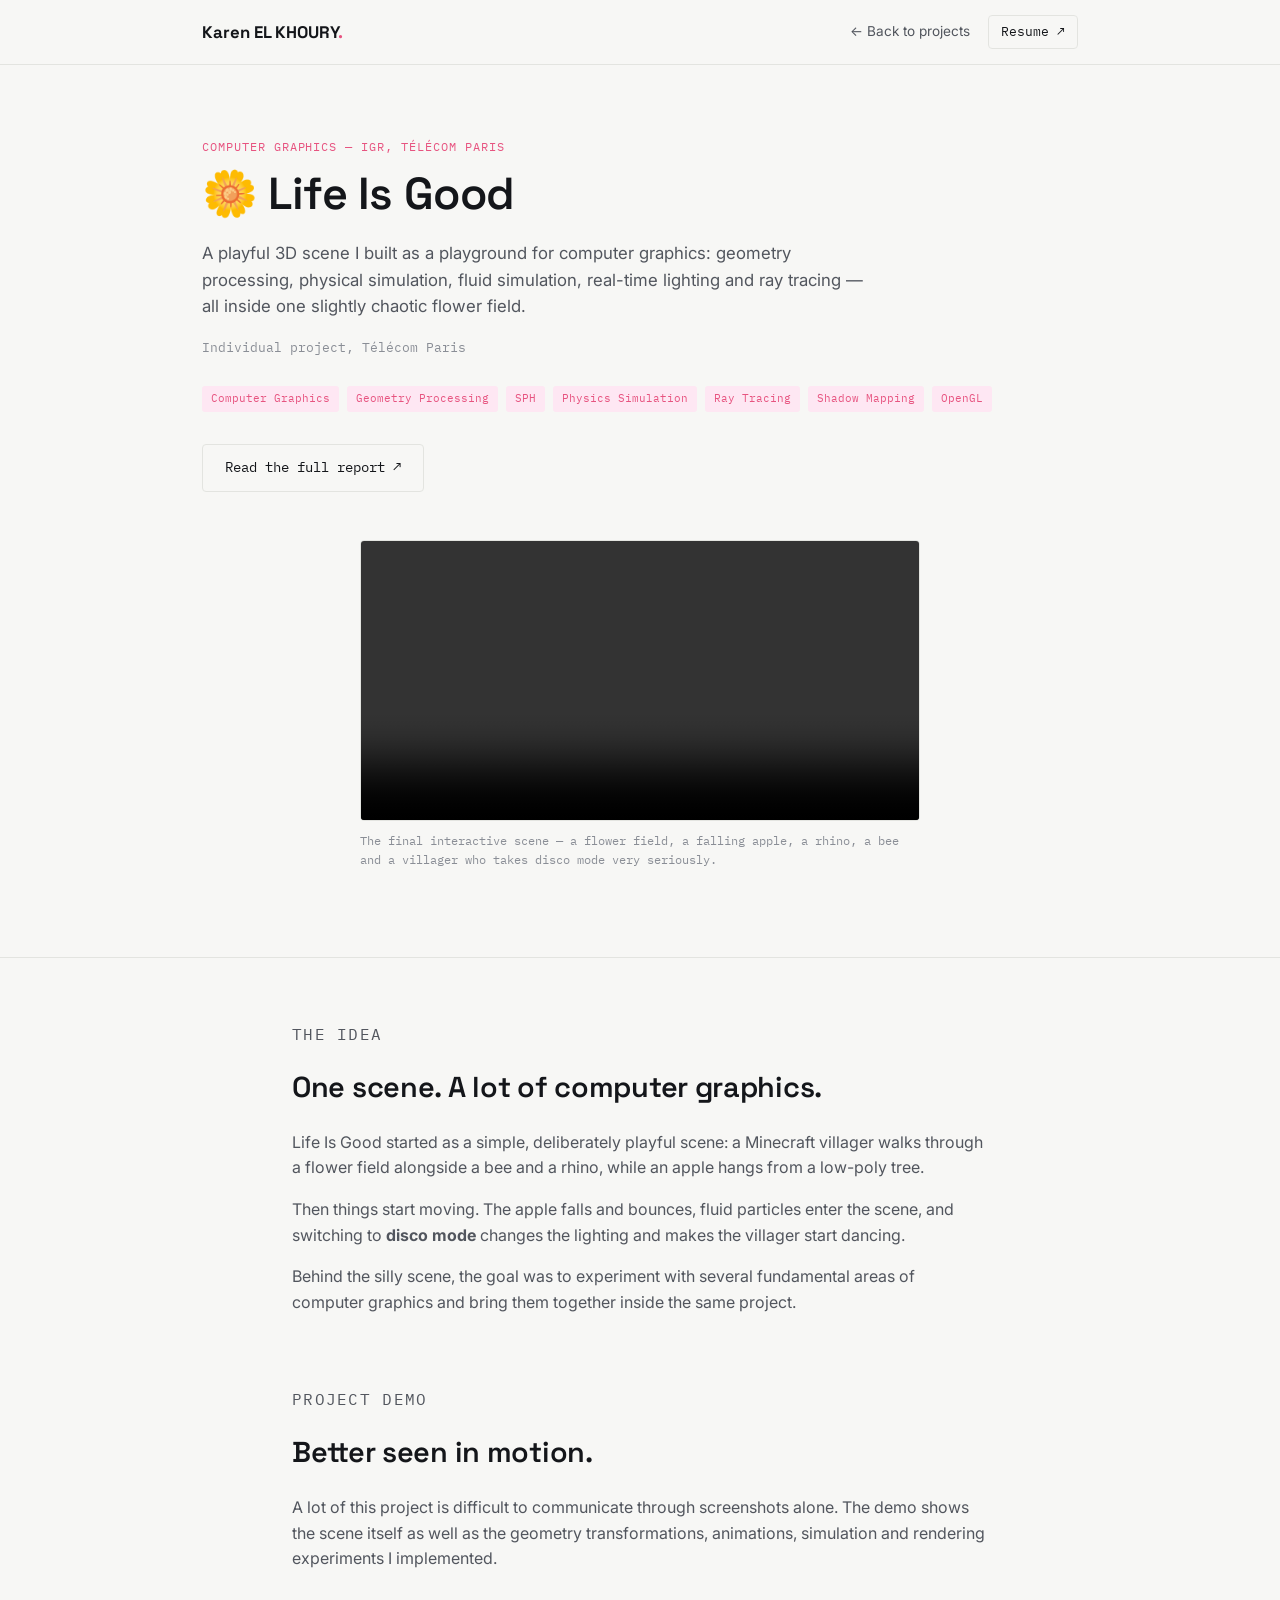
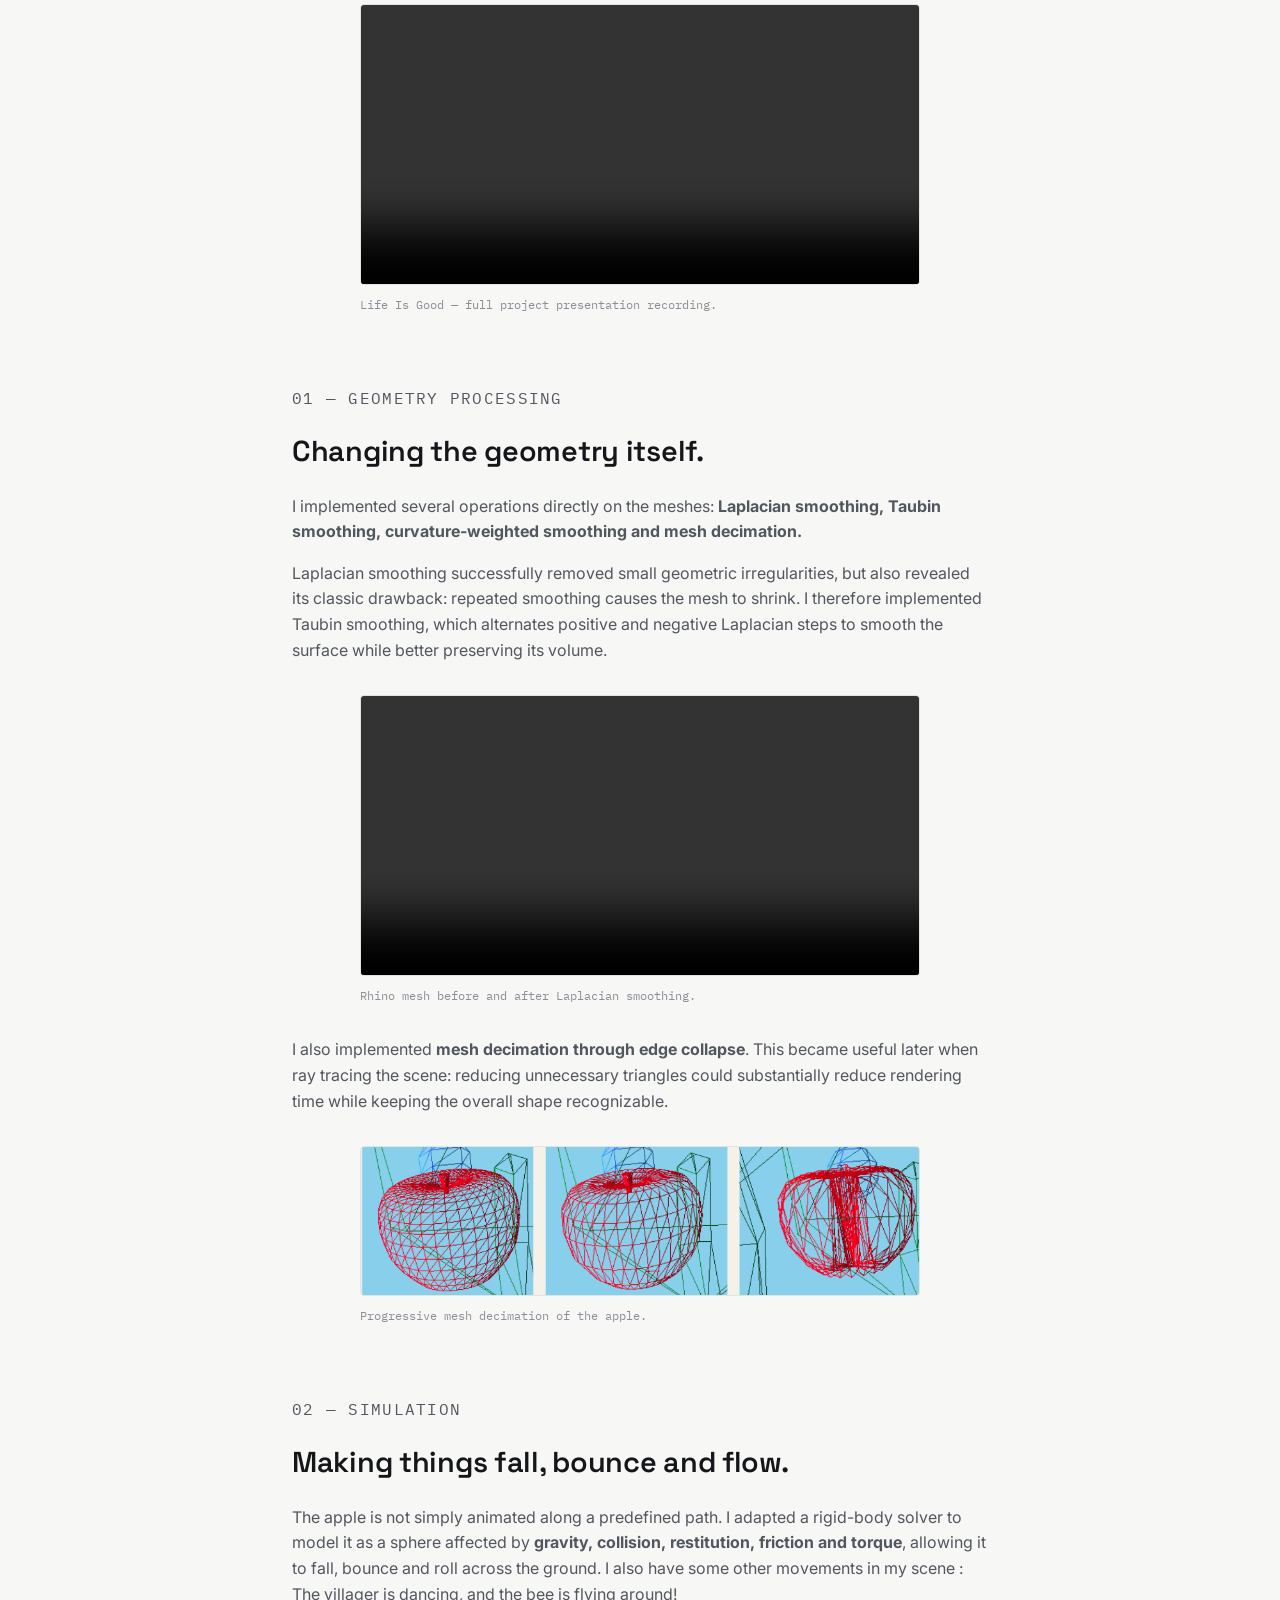
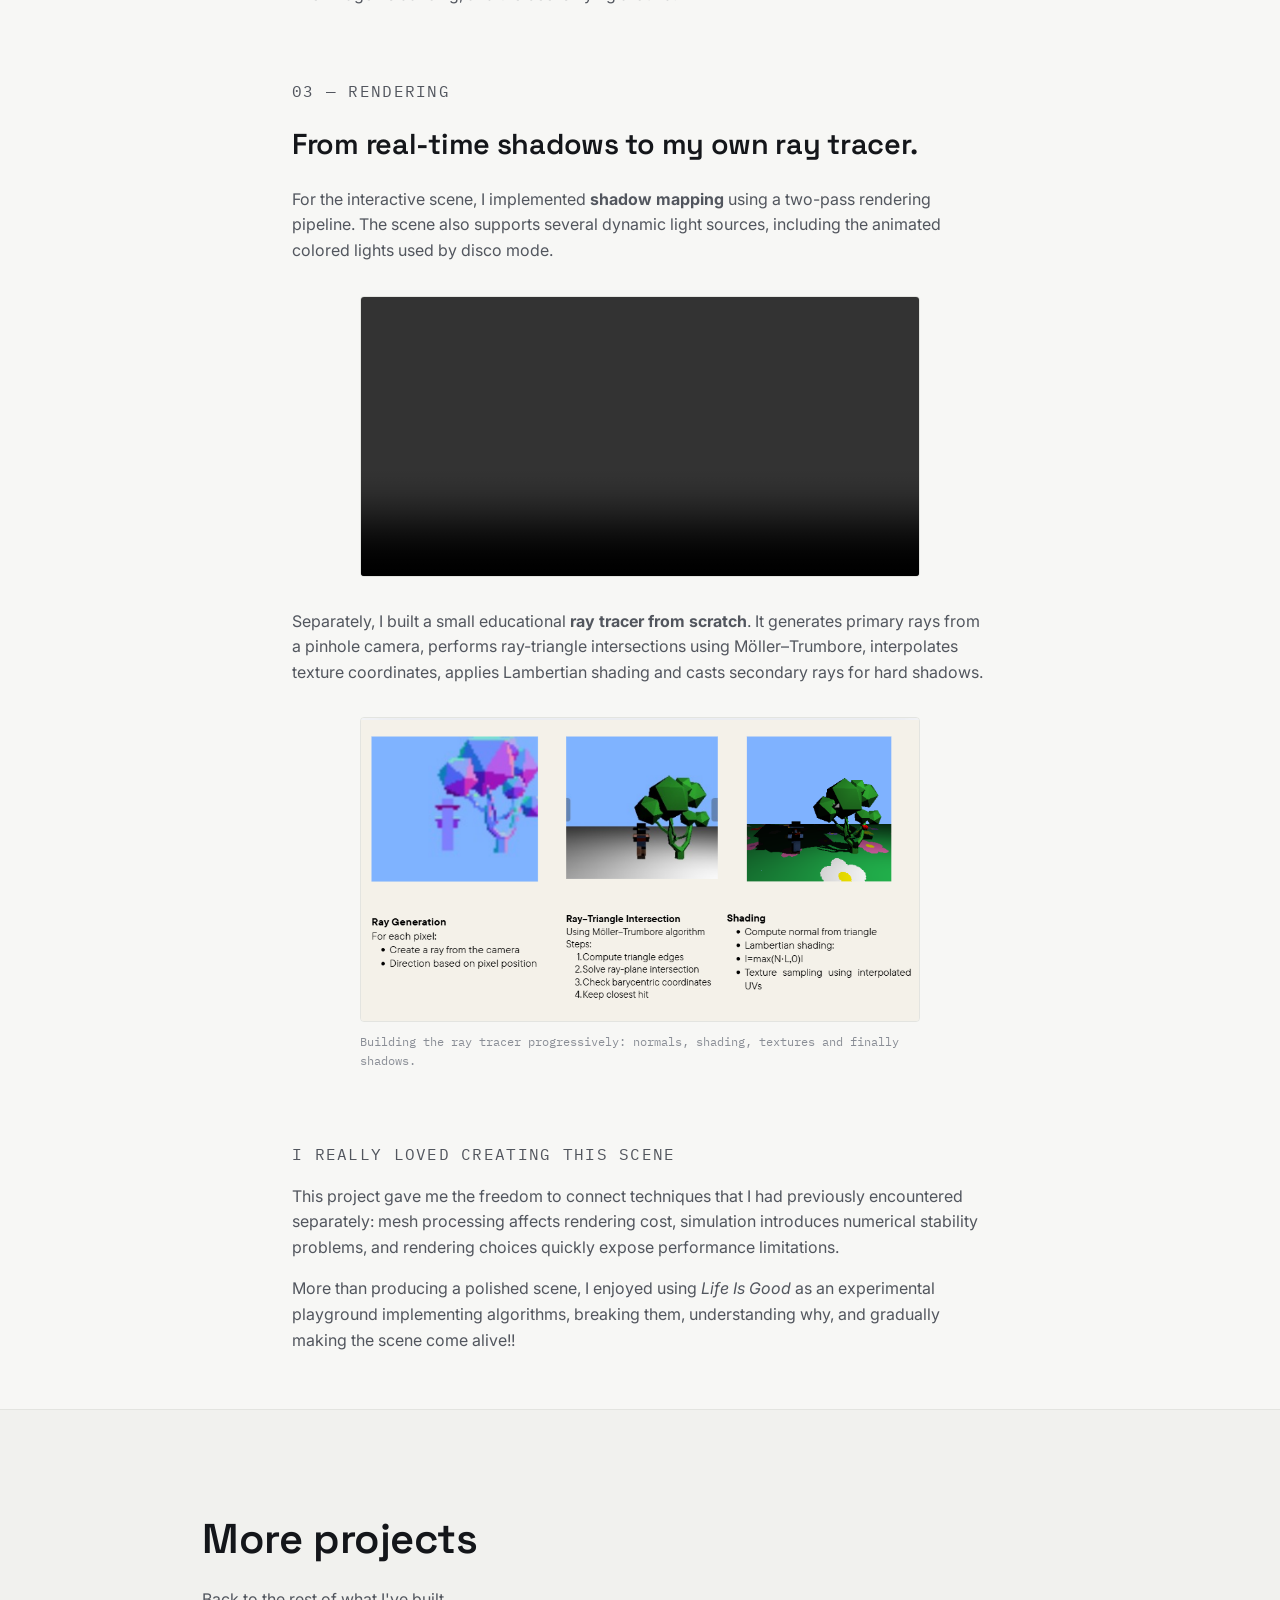
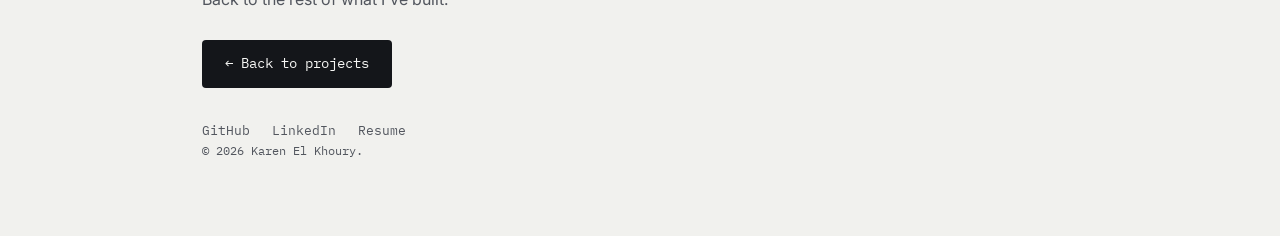
==== commit 30ebd512: "finalisation du portfolio" ====
--- a/projects/lifeisgood.html
+++ b/projects/lifeisgood.html
@@ -134,6 +134,7 @@
           <video
             controls
             playsinline
+            muted
             preload="metadata"
             style="width: 100%; display: block;"
           >
@@ -229,7 +230,7 @@
           >
 
             <source
-              src="../assets/img/projects/lifeisgood/PresentationKarenELKHOURY.mp4"
+              src="../assets/img/projects/lifeisgood/PresentationKarenELKHOURY-compressed.mp4"
               type="video/mp4"
             >
 
--- a/css/style.css
+++ b/css/style.css
@@ -17,7 +17,7 @@
   --font-mono: 'IBM Plex Mono', 'SFMono-Regular', Menlo, monospace;
   --font-serif: 'Fraunces', Georgia, serif;
 
-  --max-w: 1080px;
+  --max-w: 940px;
   --radius: 4px;
 }
 
@@ -135,10 +135,10 @@
 /* =========================================================
    HERO
 ========================================================= */
-.hero{
+.hero {
   position: relative;
   overflow: hidden;
-  padding: 120px 0 96px;
+  padding: 90px 0 72px;
   border-bottom: 1px solid var(--line);
 }
 
@@ -210,7 +210,9 @@
 /* =========================================================
    A LITTLE ABOUT ME
 ========================================================= */
-.about-section{ padding: 88px 0 96px; }
+.about-section {
+  padding: 72px 0;
+}
 
 .hero-grid{
   display: grid;
@@ -318,7 +320,7 @@
 /* =========================================================
    SECTIONS (shared)
 ========================================================= */
-.section{ padding: 96px 0; }
+.section{ padding: 72px 0; }
 .section-alt{ background: var(--bg-alt); }
 
 .section-head{
@@ -587,30 +589,40 @@
 /* Pinterest-style masonry via CSS columns — no JS required.
    Add more <figure class="gallery-item ..."> blocks any time; the
    grid reflows to fit them. */
-.gallery-grid{
-  column-count: 3;
-  column-gap: 16px;
-}
-
-.gallery-item{
-  margin: 0 0 16px;
+.gallery-grid {
+  column-count: 4;
+  column-gap: 12px;
+}
+
+.gallery-item {
+  margin: 0 0 12px;
   break-inside: avoid;
 }
 
-.gallery-item .photo-frame{
+.gallery-item .photo-frame {
   aspect-ratio: auto;
   height: auto;
   padding: 0;
 }
 
-.gallery-item .photo-placeholder{
-  display: flex;
-}
-
-.gallery-item.tile-square .photo-frame{ aspect-ratio: 1 / 1; }
-.gallery-item.tile-tall .photo-frame{ aspect-ratio: 3 / 4; }
-.gallery-item.tile-wide .photo-frame{ aspect-ratio: 4 / 3; }
-
+/* Tablet */
+@media (max-width: 860px) {
+  .gallery-grid {
+    column-count: 3;
+  }
+}
+
+/* Phone */
+@media (max-width: 600px) {
+  .gallery-grid {
+    column-count: 2;
+    column-gap: 10px;
+  }
+
+  .gallery-item {
+    margin-bottom: 10px;
+  }
+}
 /* =========================================================
    TIMELINE
 ========================================================= */
@@ -956,4 +968,92 @@
 
 @media (prefers-reduced-motion: reduce){
   .floral-border{ opacity: 0.7; }
+}
+
+/* =========================================================
+   SMALLER PROJECT IMAGES
+========================================================= */
+
+.proj-figure {
+  max-width: 560px;
+  margin: 32px auto;
+}
+
+.proj-figure .photo-frame {
+  width: 100%;
+}
+
+.proj-figure img {
+  display: block;
+  width: 100%;
+  height: auto;
+  object-fit: contain;
+}
+
+.proj-figure figcaption {
+  margin-top: 10px;
+  font-size: 0.75rem;
+}
+
+/* Even smaller images when needed */
+.proj-figure--narrow {
+  max-width: 420px;
+}
+
+/* Mobile */
+@media (max-width: 720px) {
+  .proj-figure {
+    max-width: 100%;
+    margin: 24px auto;
+  }
+}
+/* =========================================================
+   SMARTCLOSET — SMALLER MEDIA
+========================================================= */
+
+/* Main SmartCloset image */
+.smartcloset-page .proj-hero-media {
+  max-width: 600px;
+  margin-left: auto;
+  margin-right: auto;
+}
+
+.smartcloset-page .proj-hero-media .proj-figure {
+  max-width: 520px;
+  margin: 32px auto;
+}
+
+/* Images inside the project */
+.smartcloset-page .proj-content .proj-figure {
+  max-width: 480px;
+  margin: 30px auto;
+}
+
+/* Images */
+.smartcloset-page .proj-figure img {
+  width: 100%;
+  height: auto;
+  object-fit: contain;
+}
+
+/* Videos */
+.smartcloset-page .proj-figure video {
+  width: 100% !important;
+  height: auto;
+  display: block;
+}
+
+/* Captions */
+.smartcloset-page .proj-figure figcaption {
+  font-size: 0.75rem;
+  margin-top: 8px;
+}
+
+/* Mobile */
+@media (max-width: 600px) {
+  .smartcloset-page .proj-hero-media,
+  .smartcloset-page .proj-hero-media .proj-figure,
+  .smartcloset-page .proj-content .proj-figure {
+    max-width: 100%;
+  }
 }
